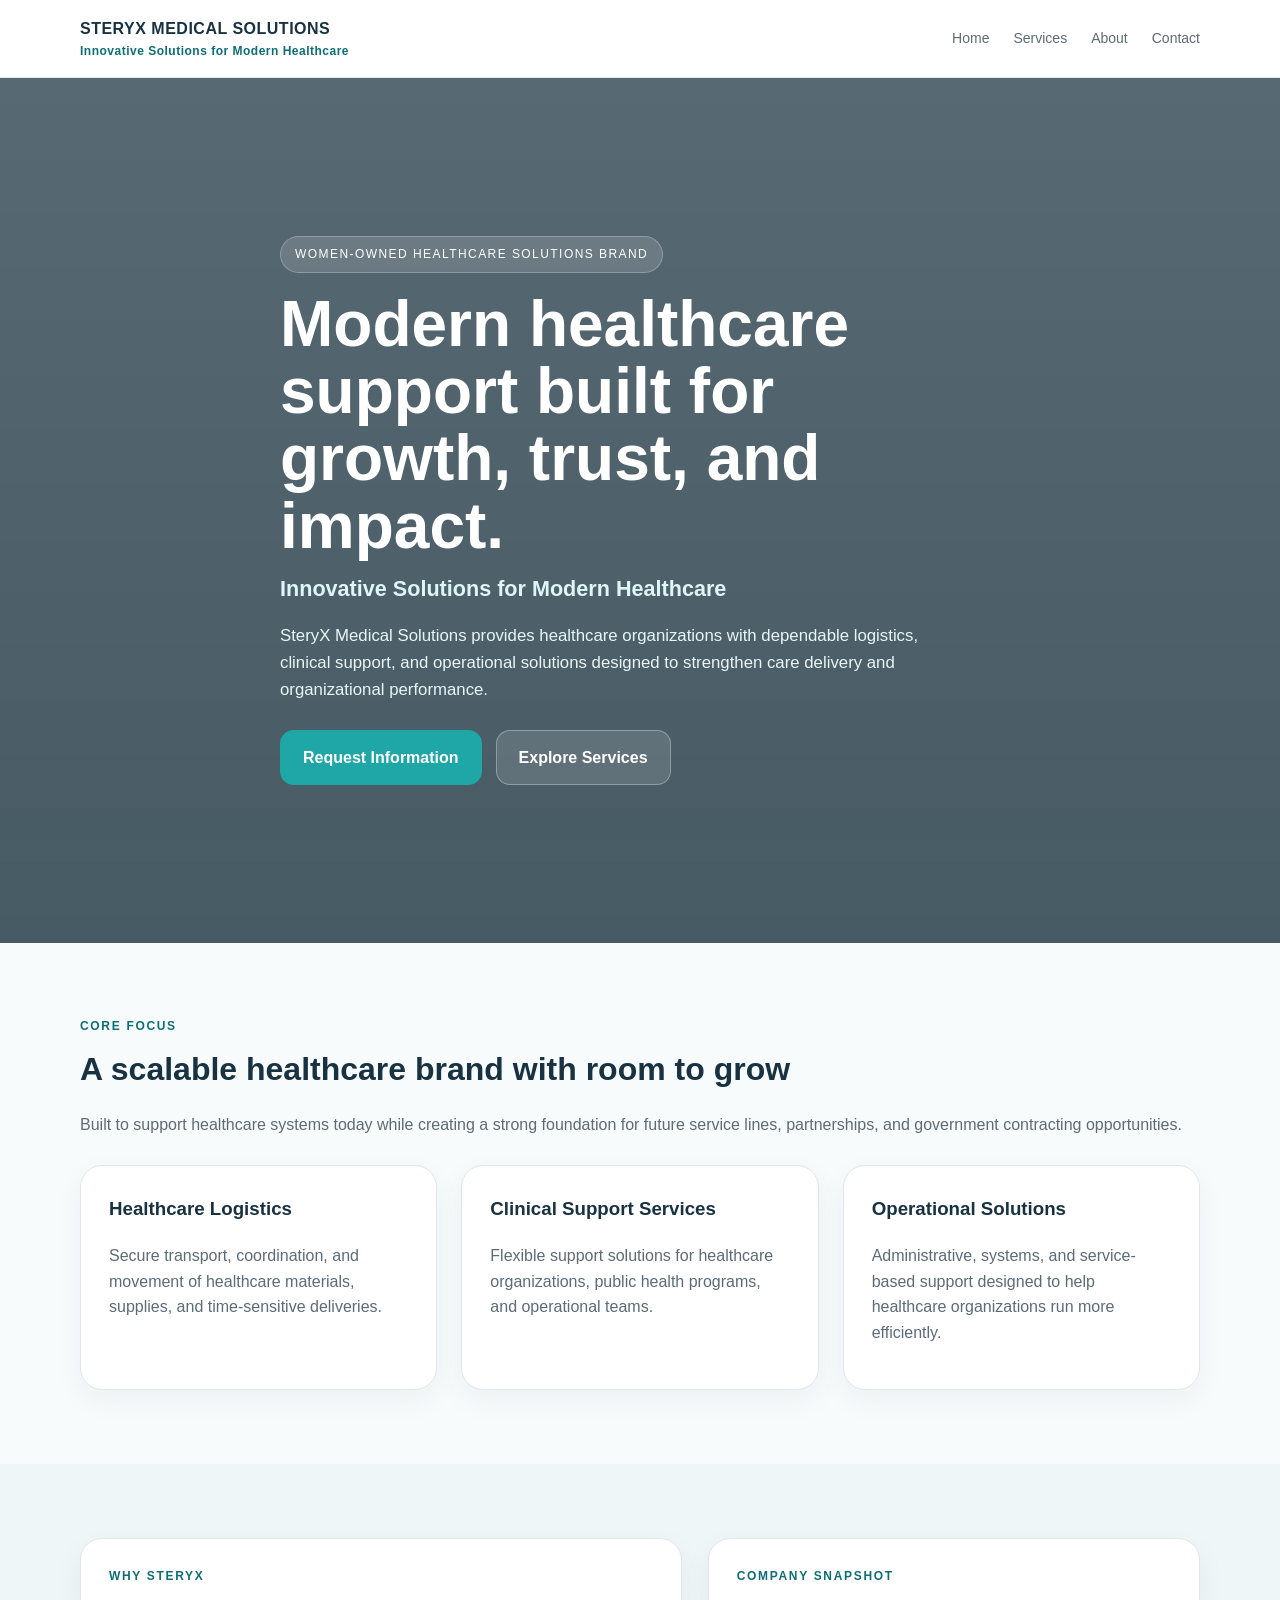
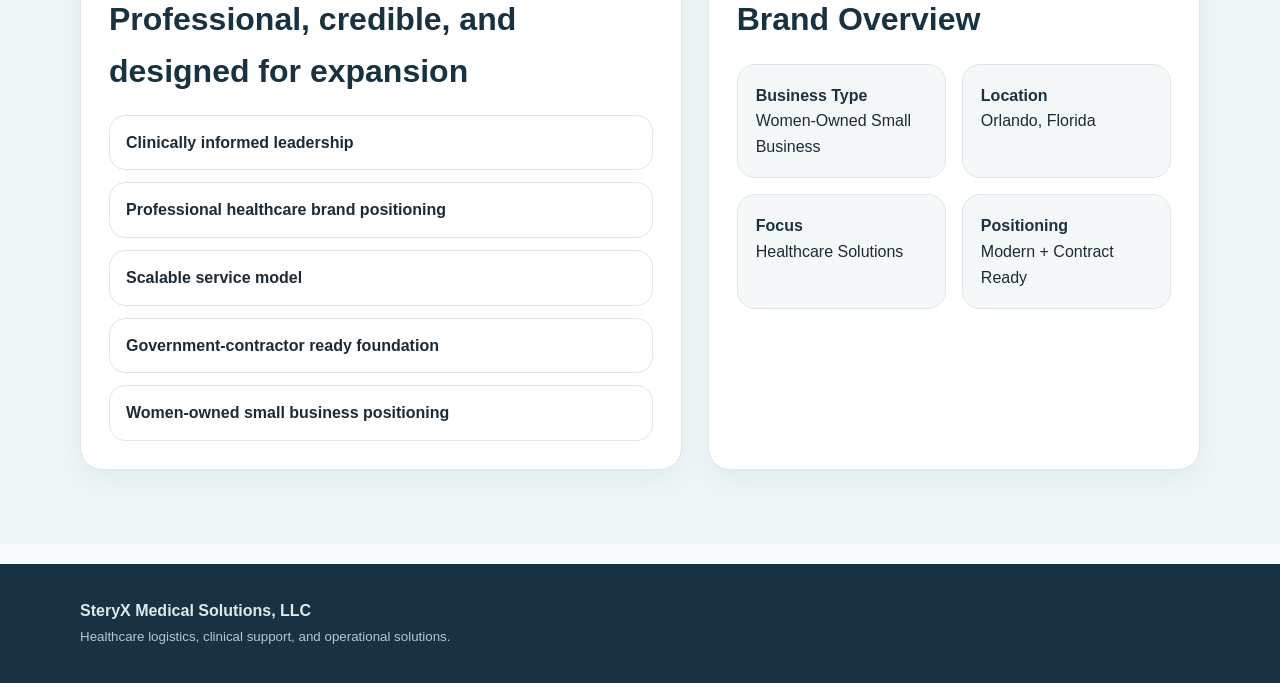
==== index.html @ bb032a5e "Add files via upload" ====
<!DOCTYPE html>
<html lang="en">
<head>
  <meta charset="UTF-8">
  <meta name="viewport" content="width=device-width, initial-scale=1.0">
  <title>SteryX Medical Solutions</title>
  <link rel="stylesheet" href="style.css">
</head>
<body>
  
<header class="topbar">
  <div class="container nav">
    <div class="brand">STERYX MEDICAL SOLUTIONS<small>Innovative Solutions for Modern Healthcare</small></div>
    <nav class="nav-links">
      <a href="index.html">Home</a>
      <a href="services.html">Services</a>
      <a href="about.html">About</a>
      <a href="contact.html">Contact</a>
    </nav>
  </div>
</header>

  <section class="hero">
    <div class="container hero-content">
      <span class="kicker">Women-Owned Healthcare Solutions Brand</span>
      <h1>Modern healthcare support built for growth, trust, and impact.</h1>
      <div class="tagline">Innovative Solutions for Modern Healthcare</div>
      <p class="lead">SteryX Medical Solutions provides healthcare organizations with dependable logistics, clinical support, and operational solutions designed to strengthen care delivery and organizational performance.</p>
      <div class="cta-row">
        <a class="btn btn-primary" href="contact.html">Request Information</a>
        <a class="btn btn-secondary" href="services.html">Explore Services</a>
      </div>
    </div>
  </section>

  <section>
    <div class="container">
      <div class="section-kicker">Core Focus</div>
      <h2 class="section-title">A scalable healthcare brand with room to grow</h2>
      <p class="muted">Built to support healthcare systems today while creating a strong foundation for future service lines, partnerships, and government contracting opportunities.</p>
      <div class="grid-3" style="margin-top:28px;">
        <div class="card">
          <h3>Healthcare Logistics</h3>
          <p class="muted">Secure transport, coordination, and movement of healthcare materials, supplies, and time-sensitive deliveries.</p>
        </div>
        <div class="card">
          <h3>Clinical Support Services</h3>
          <p class="muted">Flexible support solutions for healthcare organizations, public health programs, and operational teams.</p>
        </div>
        <div class="card">
          <h3>Operational Solutions</h3>
          <p class="muted">Administrative, systems, and service-based support designed to help healthcare organizations run more efficiently.</p>
        </div>
      </div>
    </div>
  </section>

  <section class="band">
    <div class="container split">
      <div class="card">
        <div class="section-kicker">Why SteryX</div>
        <h2 class="section-title">Professional, credible, and designed for expansion</h2>
        <div class="checks">
          <div class="check">Clinically informed leadership</div>
          <div class="check">Professional healthcare brand positioning</div>
          <div class="check">Scalable service model</div>
          <div class="check">Government-contractor ready foundation</div>
          <div class="check">Women-owned small business positioning</div>
        </div>
      </div>
      <div class="card">
        <div class="section-kicker">Company Snapshot</div>
        <h2 class="section-title">Brand Overview</h2>
        <div class="snapshot">
          <div class="snap"><strong>Business Type</strong> Women-Owned Small Business</div>
          <div class="snap"><strong>Location</strong> Orlando, Florida</div>
          <div class="snap"><strong>Focus</strong> Healthcare Solutions</div>
          <div class="snap"><strong>Positioning</strong> Modern + Contract Ready</div>
        </div>
      </div>
    </div>
  </section>
  
<footer class="footer">
  <div class="container">
    <div><strong>SteryX Medical Solutions, LLC</strong></div>
    <small>Healthcare logistics, clinical support, and operational solutions.</small>
  </div>
</footer>

</body>
</html>
---- style.css ----
:root{
  --teal:#1fa6a6;
  --teal-dark:#0d6f75;
  --navy:#183242;
  --silver:#e7ecef;
  --text:#1d2b36;
  --muted:#5d6b75;
  --white:#ffffff;
}
*{box-sizing:border-box}
html{scroll-behavior:smooth}
body{
  margin:0;
  font-family: Arial, Helvetica, sans-serif;
  color:var(--text);
  background:#f8fbfc;
  line-height:1.6;
}
a{color:inherit;text-decoration:none}
.container{width:min(1120px, 92%); margin:0 auto}
.topbar{
  background:rgba(255,255,255,.92);
  backdrop-filter: blur(8px);
  border-bottom:1px solid #dfe7ea;
  position:sticky; top:0; z-index:20;
}
.nav{
  display:flex; align-items:center; justify-content:space-between;
  padding:16px 0;
}
.brand{
  font-weight:800; letter-spacing:.5px; color:var(--navy);
}
.brand small{display:block; font-size:12px; color:var(--teal-dark); font-weight:700}
.nav-links{display:flex; gap:24px; font-size:14px; color:var(--muted)}
.hero{
  position:relative;
  min-height:78vh;
  display:flex; align-items:center;
  color:var(--white);
  background:
    linear-gradient(rgba(10,35,48,.68), rgba(10,35,48,.74)),
    url('assets/teal-healthcare-network.png') center/cover no-repeat;
}
.hero-content{
  max-width:720px;
  padding:84px 0;
}
.kicker{
  display:inline-block;
  background:rgba(255,255,255,.14);
  border:1px solid rgba(255,255,255,.25);
  padding:8px 14px;
  border-radius:999px;
  font-size:12px;
  letter-spacing:.12em;
  text-transform:uppercase;
}
h1{
  font-size:clamp(2.4rem, 5vw, 4.4rem);
  line-height:1.05;
  margin:18px 0 12px;
}
.tagline{
  font-size:clamp(1.05rem, 2vw, 1.35rem);
  color:#ddf6f8;
  font-weight:700;
}
.lead{
  font-size:1.05rem;
  max-width:650px;
  color:#e9f5f6;
}
.cta-row{display:flex; gap:14px; flex-wrap:wrap; margin-top:26px}
.btn{
  display:inline-block; padding:14px 22px; border-radius:14px; font-weight:700;
  transition:.2s ease; border:1px solid transparent;
}
.btn-primary{background:var(--teal); color:white}
.btn-primary:hover{background:#178d8d}
.btn-secondary{background:rgba(255,255,255,.12); color:white; border-color:rgba(255,255,255,.3)}
.btn-secondary:hover{background:rgba(255,255,255,.2)}

section{padding:74px 0}
.section-title{font-size:2rem; margin:0 0 10px; color:var(--navy)}
.section-kicker{
  color:var(--teal-dark); text-transform:uppercase; letter-spacing:.14em;
  font-size:12px; font-weight:800; margin-bottom:8px;
}
.grid-3{display:grid; grid-template-columns:repeat(3,1fr); gap:24px}
.card{
  background:white; border:1px solid #dfe7ea; border-radius:22px;
  padding:28px; box-shadow:0 10px 30px rgba(16,40,52,.05);
}
.card h3{margin-top:0; color:var(--navy)}
.muted{color:var(--muted)}
.band{background:#eef6f7}
.split{
  display:grid; grid-template-columns:1.1fr .9fr; gap:26px;
}
.checks{display:grid; gap:12px; margin-top:18px}
.check{
  background:white; border:1px solid #dfe7ea; border-radius:16px;
  padding:14px 16px; font-weight:600;
}
.snapshot{
  display:grid; grid-template-columns:repeat(2,1fr); gap:16px; margin-top:18px;
}
.snap{
  background:#f4f8f9; border-radius:18px; padding:18px; border:1px solid #dfe7ea;
}
.snap strong{display:block; color:var(--navy)}
.footer{
  background:var(--navy); color:#dce9ee; padding:34px 0; margin-top:20px;
}
.footer small{color:#b8c7ce}
.hero-short{
  background:linear-gradient(135deg, var(--navy), #0f5961);
  color:white; padding:90px 0 60px;
}
.list{padding-left:18px}
.list li{margin-bottom:10px}
.contact-box{
  background:white; color:var(--text);
}
.notice{
  background:#edf9f9; border-left:4px solid var(--teal); padding:16px 18px; border-radius:12px;
}
@media (max-width:900px){
  .grid-3,.split,.snapshot{grid-template-columns:1fr}
  .nav{flex-direction:column; gap:12px}
  .nav-links{flex-wrap:wrap; justify-content:center}
  section{padding:56px 0}
  .hero{min-height:auto}
}
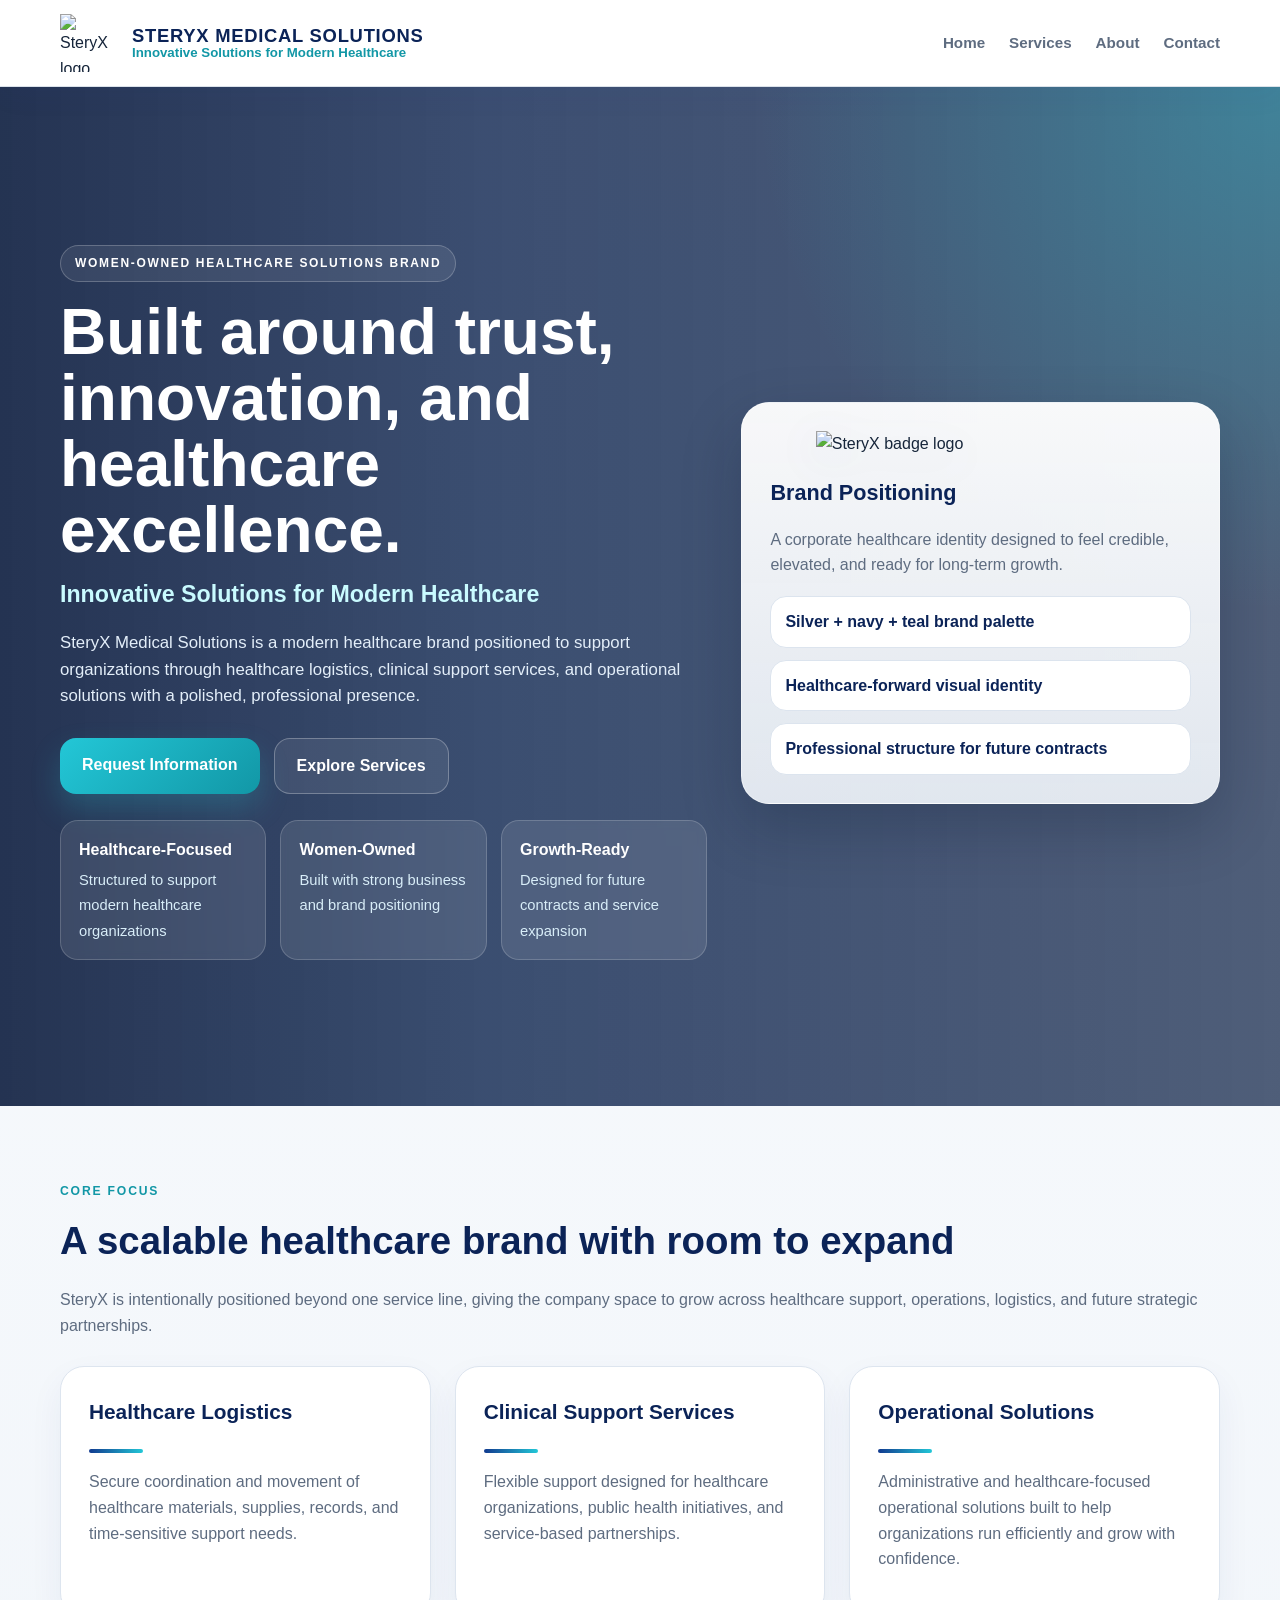
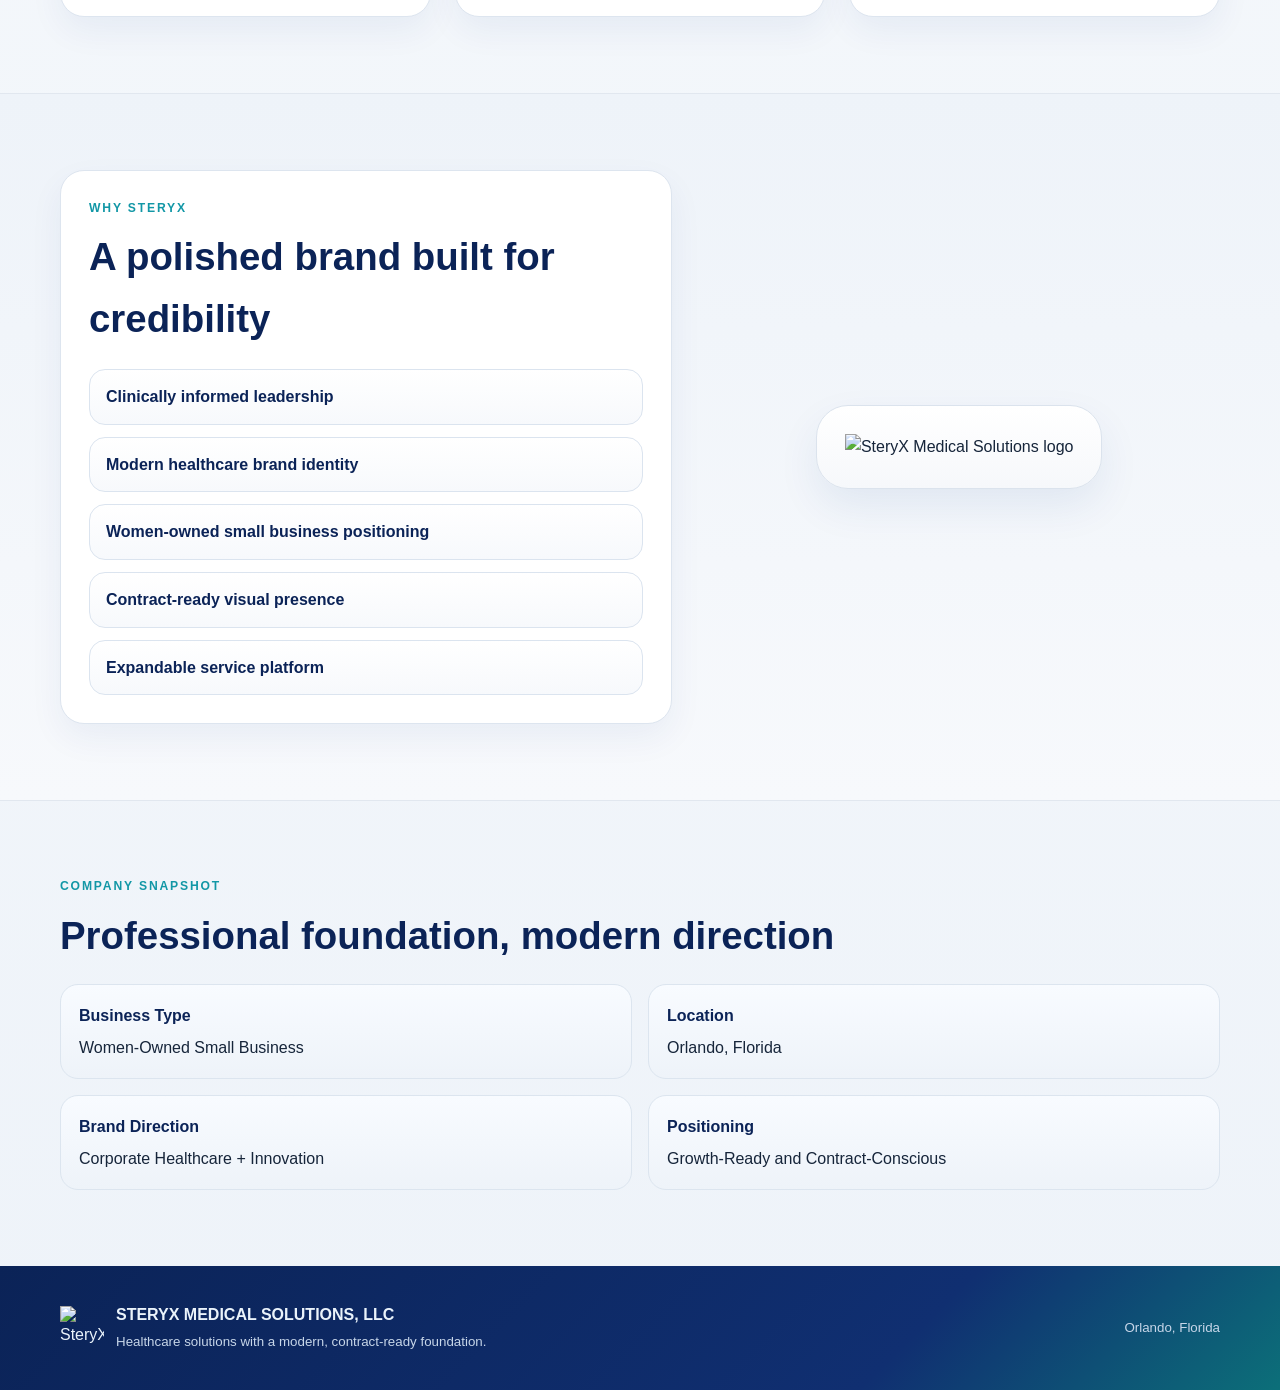
==== commit 1eb98137: "Add files via upload" ====
--- a/index.html
+++ b/index.html
@@ -10,7 +10,13 @@
   
 <header class="topbar">
   <div class="container nav">
-    <div class="brand">STERYX MEDICAL SOLUTIONS<small>Innovative Solutions for Modern Healthcare</small></div>
+    <div class="brand-wrap">
+      <img class="brand-logo" src="assets/steryx-badge.png" alt="SteryX logo">
+      <div class="brand-text">
+        <strong>STERYX MEDICAL SOLUTIONS</strong>
+        <span>Innovative Solutions for Modern Healthcare</span>
+      </div>
+    </div>
     <nav class="nav-links">
       <a href="index.html">Home</a>
       <a href="services.html">Services</a>
@@ -21,14 +27,40 @@
 </header>
 
   <section class="hero">
-    <div class="container hero-content">
-      <span class="kicker">Women-Owned Healthcare Solutions Brand</span>
-      <h1>Modern healthcare support built for growth, trust, and impact.</h1>
-      <div class="tagline">Innovative Solutions for Modern Healthcare</div>
-      <p class="lead">SteryX Medical Solutions provides healthcare organizations with dependable logistics, clinical support, and operational solutions designed to strengthen care delivery and organizational performance.</p>
-      <div class="cta-row">
-        <a class="btn btn-primary" href="contact.html">Request Information</a>
-        <a class="btn btn-secondary" href="services.html">Explore Services</a>
+    <div class="container hero-grid">
+      <div>
+        <span class="kicker">Women-Owned Healthcare Solutions Brand</span>
+        <h1>Built around trust, innovation, and healthcare excellence.</h1>
+        <div class="tagline">Innovative Solutions for Modern Healthcare</div>
+        <p class="lead">SteryX Medical Solutions is a modern healthcare brand positioned to support organizations through healthcare logistics, clinical support services, and operational solutions with a polished, professional presence.</p>
+        <div class="cta-row">
+          <a class="btn btn-primary" href="contact.html">Request Information</a>
+          <a class="btn btn-secondary" href="services.html">Explore Services</a>
+        </div>
+        <div class="hero-stats">
+          <div class="stat">
+            <strong>Healthcare-Focused</strong>
+            <span>Structured to support modern healthcare organizations</span>
+          </div>
+          <div class="stat">
+            <strong>Women-Owned</strong>
+            <span>Built with strong business and brand positioning</span>
+          </div>
+          <div class="stat">
+            <strong>Growth-Ready</strong>
+            <span>Designed for future contracts and service expansion</span>
+          </div>
+        </div>
+      </div>
+      <div class="hero-card">
+        <img class="hero-badge" src="assets/steryx-badge.png" alt="SteryX badge logo">
+        <h3>Brand Positioning</h3>
+        <p class="muted">A corporate healthcare identity designed to feel credible, elevated, and ready for long-term growth.</p>
+        <div class="hero-list">
+          <div>Silver + navy + teal brand palette</div>
+          <div>Healthcare-forward visual identity</div>
+          <div>Professional structure for future contracts</div>
+        </div>
       </div>
     </div>
   </section>
@@ -36,20 +68,23 @@
   <section>
     <div class="container">
       <div class="section-kicker">Core Focus</div>
-      <h2 class="section-title">A scalable healthcare brand with room to grow</h2>
-      <p class="muted">Built to support healthcare systems today while creating a strong foundation for future service lines, partnerships, and government contracting opportunities.</p>
+      <h2 class="section-title">A scalable healthcare brand with room to expand</h2>
+      <p class="muted">SteryX is intentionally positioned beyond one service line, giving the company space to grow across healthcare support, operations, logistics, and future strategic partnerships.</p>
       <div class="grid-3" style="margin-top:28px;">
         <div class="card">
           <h3>Healthcare Logistics</h3>
-          <p class="muted">Secure transport, coordination, and movement of healthcare materials, supplies, and time-sensitive deliveries.</p>
+          <div class="accent-line"></div>
+          <p class="muted">Secure coordination and movement of healthcare materials, supplies, records, and time-sensitive support needs.</p>
         </div>
         <div class="card">
           <h3>Clinical Support Services</h3>
-          <p class="muted">Flexible support solutions for healthcare organizations, public health programs, and operational teams.</p>
+          <div class="accent-line"></div>
+          <p class="muted">Flexible support designed for healthcare organizations, public health initiatives, and service-based partnerships.</p>
         </div>
         <div class="card">
           <h3>Operational Solutions</h3>
-          <p class="muted">Administrative, systems, and service-based support designed to help healthcare organizations run more efficiently.</p>
+          <div class="accent-line"></div>
+          <p class="muted">Administrative and healthcare-focused operational solutions built to help organizations run efficiently and grow with confidence.</p>
         </div>
       </div>
     </div>
@@ -59,32 +94,46 @@
     <div class="container split">
       <div class="card">
         <div class="section-kicker">Why SteryX</div>
-        <h2 class="section-title">Professional, credible, and designed for expansion</h2>
+        <h2 class="section-title">A polished brand built for credibility</h2>
         <div class="checks">
           <div class="check">Clinically informed leadership</div>
-          <div class="check">Professional healthcare brand positioning</div>
-          <div class="check">Scalable service model</div>
-          <div class="check">Government-contractor ready foundation</div>
+          <div class="check">Modern healthcare brand identity</div>
           <div class="check">Women-owned small business positioning</div>
+          <div class="check">Contract-ready visual presence</div>
+          <div class="check">Expandable service platform</div>
         </div>
       </div>
-      <div class="card">
-        <div class="section-kicker">Company Snapshot</div>
-        <h2 class="section-title">Brand Overview</h2>
-        <div class="snapshot">
-          <div class="snap"><strong>Business Type</strong> Women-Owned Small Business</div>
-          <div class="snap"><strong>Location</strong> Orlando, Florida</div>
-          <div class="snap"><strong>Focus</strong> Healthcare Solutions</div>
-          <div class="snap"><strong>Positioning</strong> Modern + Contract Ready</div>
+      <div class="logo-showcase">
+        <div class="logo-panel">
+          <img src="assets/steryx-badge.png" alt="SteryX Medical Solutions logo">
         </div>
+      </div>
+    </div>
+  </section>
+
+  <section>
+    <div class="container">
+      <div class="section-kicker">Company Snapshot</div>
+      <h2 class="section-title">Professional foundation, modern direction</h2>
+      <div class="snapshot">
+        <div class="snap"><strong>Business Type</strong> Women-Owned Small Business</div>
+        <div class="snap"><strong>Location</strong> Orlando, Florida</div>
+        <div class="snap"><strong>Brand Direction</strong> Corporate Healthcare + Innovation</div>
+        <div class="snap"><strong>Positioning</strong> Growth-Ready and Contract-Conscious</div>
       </div>
     </div>
   </section>
   
 <footer class="footer">
-  <div class="container">
-    <div><strong>SteryX Medical Solutions, LLC</strong></div>
-    <small>Healthcare logistics, clinical support, and operational solutions.</small>
+  <div class="container footer-wrap">
+    <div class="footer-brand">
+      <img src="assets/steryx-badge.png" alt="SteryX logo">
+      <div>
+        <strong>STERYX MEDICAL SOLUTIONS, LLC</strong><br>
+        <small>Healthcare solutions with a modern, contract-ready foundation.</small>
+      </div>
+    </div>
+    <small>Orlando, Florida</small>
   </div>
 </footer>
 
--- a/style.css
+++ b/style.css
@@ -1,136 +1,412 @@
 
 :root{
-  --teal:#1fa6a6;
-  --teal-dark:#0d6f75;
-  --navy:#183242;
-  --silver:#e7ecef;
-  --text:#1d2b36;
-  --muted:#5d6b75;
+  --teal:#23c7d7;
+  --teal-deep:#1297a6;
+  --navy:#113a8f;
+  --navy-dark:#0b2357;
+  --silver:#dfe3ea;
+  --silver-dark:#aeb8c8;
   --white:#ffffff;
-}
+  --text:#16253a;
+  --muted:#5e6c80;
+  --panel:#f5f7fb;
+}
+
 *{box-sizing:border-box}
 html{scroll-behavior:smooth}
 body{
   margin:0;
-  font-family: Arial, Helvetica, sans-serif;
+  font-family:Arial, Helvetica, sans-serif;
   color:var(--text);
-  background:#f8fbfc;
+  background:linear-gradient(180deg,#f9fbfd 0%,#eef3f9 100%);
   line-height:1.6;
 }
-a{color:inherit;text-decoration:none}
-.container{width:min(1120px, 92%); margin:0 auto}
+img{max-width:100%;display:block}
+a{text-decoration:none;color:inherit}
+.container{width:min(1160px,92%);margin:0 auto}
+
 .topbar{
+  position:sticky;
+  top:0;
+  z-index:20;
   background:rgba(255,255,255,.92);
-  backdrop-filter: blur(8px);
-  border-bottom:1px solid #dfe7ea;
-  position:sticky; top:0; z-index:20;
+  backdrop-filter:blur(10px);
+  border-bottom:1px solid #dbe2ea;
+  box-shadow:0 10px 30px rgba(17,58,143,.04);
 }
 .nav{
-  display:flex; align-items:center; justify-content:space-between;
-  padding:16px 0;
-}
-.brand{
-  font-weight:800; letter-spacing:.5px; color:var(--navy);
-}
-.brand small{display:block; font-size:12px; color:var(--teal-dark); font-weight:700}
-.nav-links{display:flex; gap:24px; font-size:14px; color:var(--muted)}
+  display:flex;
+  align-items:center;
+  justify-content:space-between;
+  gap:22px;
+  padding:14px 0;
+}
+.brand-wrap{
+  display:flex;
+  align-items:center;
+  gap:14px;
+}
+.brand-logo{
+  width:58px;
+  height:58px;
+  object-fit:contain;
+}
+.brand-text{
+  line-height:1.1;
+}
+.brand-text strong{
+  display:block;
+  color:var(--navy-dark);
+  font-size:1.15rem;
+  letter-spacing:.04em;
+}
+.brand-text span{
+  display:block;
+  color:var(--teal-deep);
+  font-size:.83rem;
+  font-weight:700;
+}
+.nav-links{
+  display:flex;
+  gap:24px;
+  font-size:.95rem;
+  color:var(--muted);
+  font-weight:700;
+}
+.nav-links a:hover{color:var(--navy)}
+
 .hero{
   position:relative;
-  min-height:78vh;
-  display:flex; align-items:center;
   color:var(--white);
+  min-height:84vh;
   background:
-    linear-gradient(rgba(10,35,48,.68), rgba(10,35,48,.74)),
-    url('assets/teal-healthcare-network.png') center/cover no-repeat;
-}
-.hero-content{
-  max-width:720px;
-  padding:84px 0;
+    linear-gradient(90deg, rgba(7,24,58,.88) 0%, rgba(12,35,78,.80) 38%, rgba(8,28,65,.70) 100%),
+    url('assets/teal-network-bg.png') center/cover no-repeat;
+  overflow:hidden;
+}
+.hero::after{
+  content:"";
+  position:absolute;
+  inset:0;
+  background:radial-gradient(circle at top right, rgba(35,199,215,.35), transparent 32%);
+  pointer-events:none;
+}
+.hero-grid{
+  position:relative;
+  z-index:1;
+  display:grid;
+  grid-template-columns:1.15fr .85fr;
+  gap:34px;
+  align-items:center;
+  padding:82px 0 70px;
 }
 .kicker{
   display:inline-block;
-  background:rgba(255,255,255,.14);
-  border:1px solid rgba(255,255,255,.25);
   padding:8px 14px;
   border-radius:999px;
-  font-size:12px;
-  letter-spacing:.12em;
+  border:1px solid rgba(255,255,255,.22);
+  background:rgba(255,255,255,.08);
   text-transform:uppercase;
-}
-h1{
-  font-size:clamp(2.4rem, 5vw, 4.4rem);
-  line-height:1.05;
+  letter-spacing:.14em;
+  font-size:.75rem;
+  font-weight:800;
+}
+.hero h1{
+  font-size:clamp(2.6rem,5vw,4.8rem);
+  line-height:1.03;
   margin:18px 0 12px;
 }
 .tagline{
-  font-size:clamp(1.05rem, 2vw, 1.35rem);
-  color:#ddf6f8;
+  font-size:clamp(1.12rem,2vw,1.45rem);
+  color:#c9fbff;
+  font-weight:800;
+}
+.lead{
+  max-width:680px;
+  color:#e3eef9;
+  font-size:1.05rem;
+}
+.cta-row{
+  display:flex;
+  gap:14px;
+  flex-wrap:wrap;
+  margin-top:28px;
+}
+.btn{
+  display:inline-block;
+  padding:14px 22px;
+  border-radius:16px;
+  font-weight:800;
+  transition:.2s ease;
+}
+.btn-primary{
+  background:linear-gradient(135deg,var(--teal) 0%, var(--teal-deep) 100%);
+  color:white;
+  box-shadow:0 14px 30px rgba(35,199,215,.22);
+}
+.btn-primary:hover{transform:translateY(-1px)}
+.btn-secondary{
+  color:white;
+  border:1px solid rgba(255,255,255,.28);
+  background:rgba(255,255,255,.08);
+}
+.btn-secondary:hover{background:rgba(255,255,255,.14)}
+
+.hero-card{
+  background:linear-gradient(180deg, rgba(255,255,255,.96), rgba(238,243,249,.92));
+  color:var(--text);
+  border:1px solid rgba(255,255,255,.4);
+  border-radius:28px;
+  padding:28px;
+  box-shadow:0 24px 60px rgba(3,16,39,.22);
+}
+.hero-badge{
+  width:min(100%,330px);
+  margin:0 auto 20px;
+  filter:drop-shadow(0 10px 20px rgba(17,58,143,.12));
+}
+.hero-card h3{
+  margin:0 0 10px;
+  color:var(--navy-dark);
+  font-size:1.35rem;
+}
+.hero-list{
+  display:grid;
+  gap:12px;
+  margin-top:18px;
+}
+.hero-list div{
+  background:white;
+  border:1px solid #dce4ee;
+  border-radius:16px;
+  padding:12px 14px;
+  color:var(--navy-dark);
   font-weight:700;
 }
-.lead{
-  font-size:1.05rem;
-  max-width:650px;
-  color:#e9f5f6;
-}
-.cta-row{display:flex; gap:14px; flex-wrap:wrap; margin-top:26px}
-.btn{
-  display:inline-block; padding:14px 22px; border-radius:14px; font-weight:700;
-  transition:.2s ease; border:1px solid transparent;
-}
-.btn-primary{background:var(--teal); color:white}
-.btn-primary:hover{background:#178d8d}
-.btn-secondary{background:rgba(255,255,255,.12); color:white; border-color:rgba(255,255,255,.3)}
-.btn-secondary:hover{background:rgba(255,255,255,.2)}
-
-section{padding:74px 0}
-.section-title{font-size:2rem; margin:0 0 10px; color:var(--navy)}
+
+section{padding:76px 0}
 .section-kicker{
-  color:var(--teal-dark); text-transform:uppercase; letter-spacing:.14em;
-  font-size:12px; font-weight:800; margin-bottom:8px;
-}
-.grid-3{display:grid; grid-template-columns:repeat(3,1fr); gap:24px}
+  color:var(--teal-deep);
+  text-transform:uppercase;
+  letter-spacing:.15em;
+  font-size:.76rem;
+  font-weight:800;
+  margin-bottom:8px;
+}
+.section-title{
+  margin:0 0 10px;
+  color:var(--navy-dark);
+  font-size:clamp(1.9rem,3vw,2.6rem);
+}
+.muted{color:var(--muted)}
+
+.grid-3{
+  display:grid;
+  grid-template-columns:repeat(3,1fr);
+  gap:24px;
+}
 .card{
-  background:white; border:1px solid #dfe7ea; border-radius:22px;
-  padding:28px; box-shadow:0 10px 30px rgba(16,40,52,.05);
-}
-.card h3{margin-top:0; color:var(--navy)}
-.muted{color:var(--muted)}
-.band{background:#eef6f7}
+  background:white;
+  border:1px solid #dde5ef;
+  border-radius:24px;
+  padding:28px;
+  box-shadow:0 14px 34px rgba(17,58,143,.06);
+}
+.card h3{
+  margin-top:0;
+  color:var(--navy-dark);
+  font-size:1.3rem;
+}
+.accent-line{
+  width:54px;
+  height:4px;
+  border-radius:999px;
+  background:linear-gradient(90deg,var(--navy),var(--teal));
+  margin:14px 0 16px;
+}
+
+.band{
+  background:linear-gradient(180deg,#eef3f9 0%,#f7f9fc 100%);
+  border-top:1px solid #e1e7ef;
+  border-bottom:1px solid #e1e7ef;
+}
 .split{
-  display:grid; grid-template-columns:1.1fr .9fr; gap:26px;
-}
-.checks{display:grid; gap:12px; margin-top:18px}
+  display:grid;
+  grid-template-columns:1.08fr .92fr;
+  gap:26px;
+}
+.checks{
+  display:grid;
+  gap:12px;
+  margin-top:20px;
+}
 .check{
-  background:white; border:1px solid #dfe7ea; border-radius:16px;
-  padding:14px 16px; font-weight:600;
+  background:linear-gradient(180deg,#ffffff,#f7f9fc);
+  border:1px solid #dbe4ef;
+  border-radius:16px;
+  padding:14px 16px;
+  color:var(--navy-dark);
+  font-weight:700;
 }
 .snapshot{
-  display:grid; grid-template-columns:repeat(2,1fr); gap:16px; margin-top:18px;
+  display:grid;
+  grid-template-columns:repeat(2,1fr);
+  gap:16px;
+  margin-top:18px;
 }
 .snap{
-  background:#f4f8f9; border-radius:18px; padding:18px; border:1px solid #dfe7ea;
-}
-.snap strong{display:block; color:var(--navy)}
-.footer{
-  background:var(--navy); color:#dce9ee; padding:34px 0; margin-top:20px;
-}
-.footer small{color:#b8c7ce}
+  background:linear-gradient(180deg,#f8fbff,#eef3f9);
+  border:1px solid #dce5ef;
+  border-radius:18px;
+  padding:18px;
+}
+.snap strong{
+  display:block;
+  color:var(--navy-dark);
+  margin-bottom:6px;
+}
+
+.logo-showcase{
+  display:grid;
+  place-items:center;
+}
+.logo-panel{
+  background:linear-gradient(180deg,#ffffff,#f6f8fb);
+  border:1px solid #dbe3ed;
+  border-radius:32px;
+  padding:28px;
+  box-shadow:0 18px 42px rgba(17,58,143,.08);
+}
+.logo-panel img{
+  width:min(100%,360px);
+  margin:0 auto;
+}
+
 .hero-short{
-  background:linear-gradient(135deg, var(--navy), #0f5961);
-  color:white; padding:90px 0 60px;
+  color:white;
+  background:linear-gradient(135deg, var(--navy-dark), var(--navy) 55%, var(--teal-deep) 100%);
+  padding:90px 0 58px;
 }
 .list{padding-left:18px}
 .list li{margin-bottom:10px}
-.contact-box{
-  background:white; color:var(--text);
-}
 .notice{
-  background:#edf9f9; border-left:4px solid var(--teal); padding:16px 18px; border-radius:12px;
-}
-@media (max-width:900px){
-  .grid-3,.split,.snapshot{grid-template-columns:1fr}
-  .nav{flex-direction:column; gap:12px}
-  .nav-links{flex-wrap:wrap; justify-content:center}
-  section{padding:56px 0}
+  background:#eefbfd;
+  border-left:4px solid var(--teal);
+  border-radius:12px;
+  padding:16px 18px;
+}
+
+.footer{
+  background:linear-gradient(135deg,var(--navy-dark),#102f71 70%, #0c6f79);
+  color:#eaf3fb;
+  padding:36px 0;
+}
+.footer-wrap{
+  display:flex;
+  justify-content:space-between;
+  gap:24px;
+  align-items:center;
+}
+.footer-brand{
+  display:flex;
+  gap:12px;
+  align-items:center;
+}
+.footer-brand img{
+  width:44px;
+  height:44px;
+  object-fit:contain;
+}
+.footer small{color:#c7d6e9}
+
+@media (max-width:940px){
+  .hero-grid,.grid-3,.split,.snapshot{grid-template-columns:1fr}
+  .nav{flex-direction:column}
+  .nav-links{flex-wrap:wrap;justify-content:center}
+  .footer-wrap{flex-direction:column;align-items:flex-start}
+  section{padding:58px 0}
   .hero{min-height:auto}
 }
+
+
+.hero-stats{
+  display:grid;
+  grid-template-columns:repeat(3,1fr);
+  gap:14px;
+  margin-top:26px;
+  max-width:760px;
+}
+.stat{
+  background:rgba(255,255,255,.10);
+  border:1px solid rgba(255,255,255,.18);
+  border-radius:18px;
+  padding:16px 18px;
+  backdrop-filter:blur(4px);
+}
+.stat strong{
+  display:block;
+  font-size:1rem;
+  color:#ffffff;
+  margin-bottom:4px;
+}
+.stat span{
+  color:#d8edf8;
+  font-size:.92rem;
+}
+.capability-section{
+  background:linear-gradient(180deg,#f9fbfd 0%,#eef3f9 100%);
+}
+.cap-grid{
+  display:grid;
+  grid-template-columns:1.05fr .95fr;
+  gap:26px;
+  align-items:start;
+}
+.cap-box{
+  background:white;
+  border:1px solid #dbe4ef;
+  border-radius:24px;
+  padding:28px;
+  box-shadow:0 14px 34px rgba(17,58,143,.06);
+}
+.cap-list{
+  display:grid;
+  gap:12px;
+  margin-top:18px;
+}
+.cap-item{
+  border:1px solid #dce5ef;
+  background:#f8fbff;
+  border-radius:16px;
+  padding:14px 16px;
+  color:var(--navy-dark);
+  font-weight:700;
+}
+.data-grid{
+  display:grid;
+  grid-template-columns:repeat(2,1fr);
+  gap:14px;
+  margin-top:18px;
+}
+.data-item{
+  border:1px solid #dce5ef;
+  background:linear-gradient(180deg,#ffffff,#f5f8fc);
+  border-radius:16px;
+  padding:16px;
+}
+.data-item strong{
+  display:block;
+  color:var(--navy-dark);
+  margin-bottom:6px;
+}
+.cta-banner{
+  background:linear-gradient(135deg,var(--navy-dark), var(--navy) 60%, var(--teal-deep) 100%);
+  color:white;
+  border-radius:28px;
+  padding:34px;
+  box-shadow:0 18px 42px rgba(17,58,143,.14);
+}
+.cta-banner p{color:#dceffd}
+@media (max-width:940px){
+  .hero-stats,.cap-grid,.data-grid{grid-template-columns:1fr}
+}
